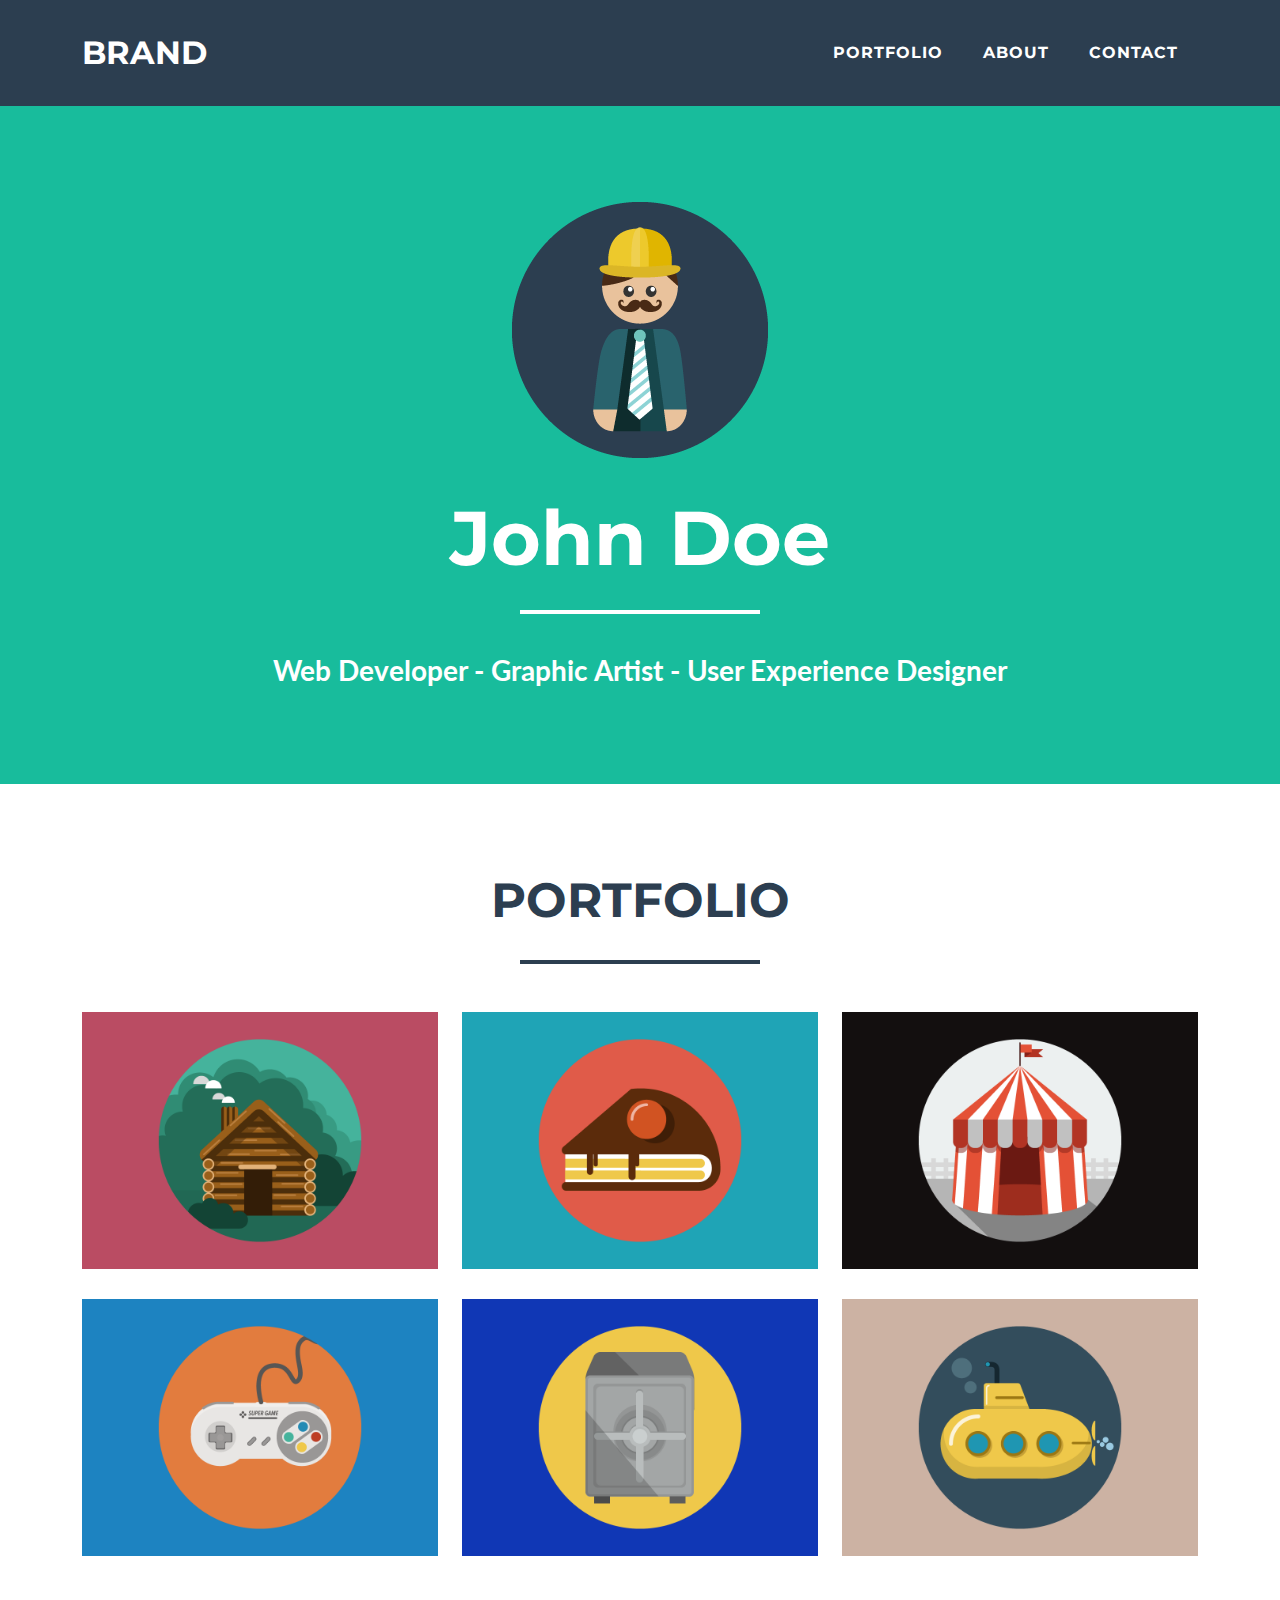
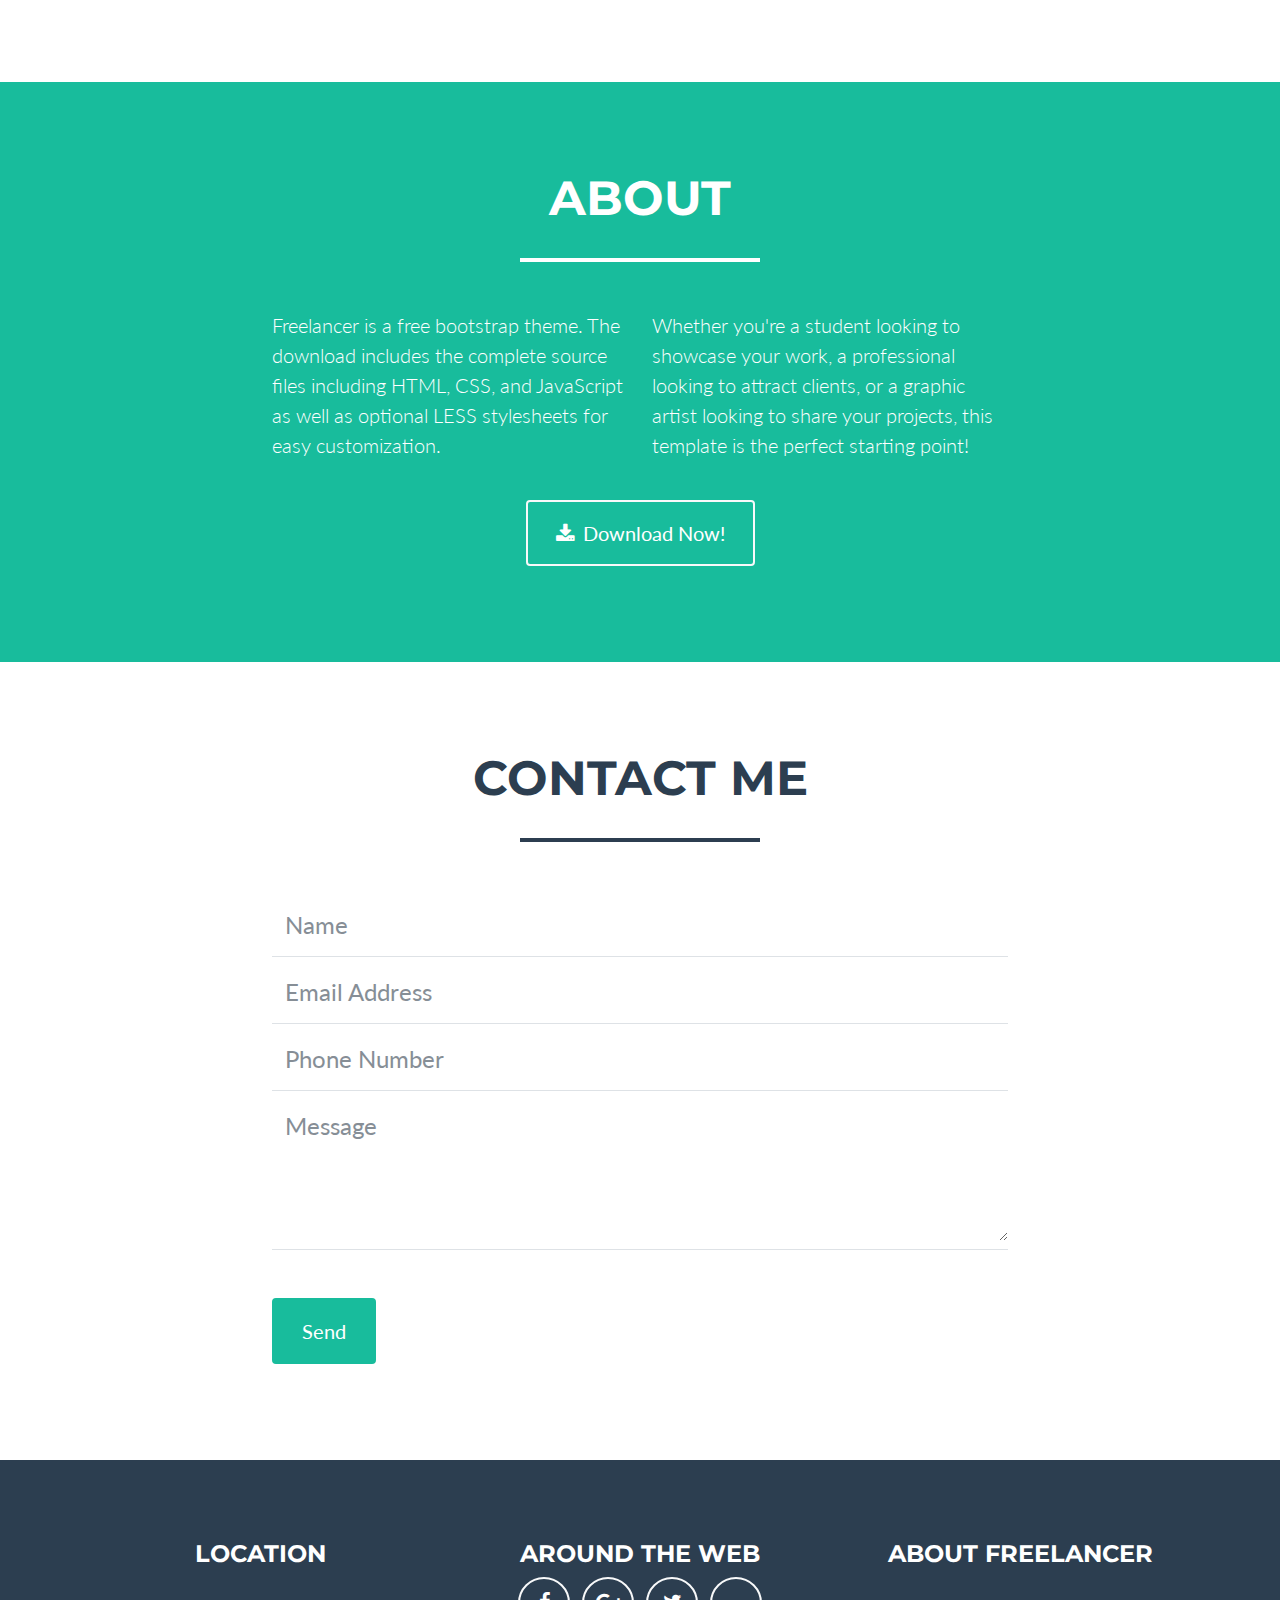
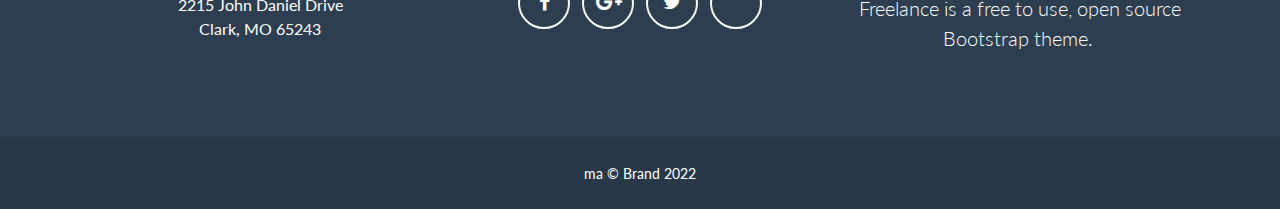
==== code/index.html @ 086ff049 "Firt Commits" ====
<!DOCTYPE html>
<html>
  <head>
    <meta charset="utf-8" />
    <meta
      name="viewport"
      content="width=device-width, initial-scale=1.0, shrink-to-fit=no"
    />
    <title>Itay Getahun</title>
    <link
      rel="stylesheet"
      href="assets/bootstrap/css/bootstrap.min.css?h=2b7a9840dc2c8db3ccf0bd72989d36ec"
    />
    <link
      rel="stylesheet"
      href="https://fonts.googleapis.com/css?family=Montserrat:400,700"
    />
    <link
      rel="stylesheet"
      href="https://fonts.googleapis.com/css?family=Lato:400,700,400italic,700italic"
    />
    <link
      rel="stylesheet"
      href="https://cdnjs.cloudflare.com/ajax/libs/font-awesome/4.7.0/css/font-awesome.min.css"
    />
  </head>

  <body
    id="page-top"
    data-bs-spy="scroll"
    data-bs-target="#mainNav"
    data-bs-offset="72"
  >
    <header class="text-center text-white bg-primary masthead">
      <div class="container">
        <img
          class="img-fluid d-block mx-auto mb-5"
          src="assets/img/profile.png?h=ca1ddcee1cb057489d44a94e63b7fbc4"
        />
        <h1>John Doe</h1>
        <hr class="star-light" />
        <h2 class="font-weight-light mb-0">
          Web Developer - Graphic Artist - User Experience Designer
        </h2>
      </div>
    </header>
    <section id="portfolio" class="portfolio">
      <div class="container">
        <h2 class="text-uppercase text-center text-secondary">Portfolio</h2>
        <hr class="star-dark mb-5" />
        <div class="row">
          <div class="col-md-6 col-lg-4">
            <a
              class="d-block mx-auto portfolio-item"
              href="#portfolio-modal-1"
              data-bs-toggle="modal"
            >
              <div
                class="d-flex portfolio-item-caption position-absolute h-100 w-100"
              >
                <div
                  class="text-center text-white my-auto portfolio-item-caption-content w-100"
                >
                  <i class="fa fa-search-plus fa-3x"></i>
                </div>
              </div>
              <img
                class="img-fluid"
                src="assets/img/portfolio/cabin.png?h=5bde47039f23de84a7748bee08793ac3"
              />
            </a>
          </div>
          <div class="col-md-6 col-lg-4">
            <a
              class="d-block mx-auto portfolio-item"
              href="#portfolio-modal-2"
              data-bs-toggle="modal"
            >
              <div
                class="d-flex portfolio-item-caption position-absolute h-100 w-100"
              >
                <div
                  class="text-center text-white my-auto portfolio-item-caption-content w-100"
                >
                  <i class="fa fa-search-plus fa-3x"></i>
                </div>
              </div>
              <img
                class="img-fluid"
                src="assets/img/portfolio/cake.png?h=4b5723e2b00006ef3a25df097c7187dd"
              />
            </a>
          </div>
          <div class="col-md-6 col-lg-4">
            <a
              class="d-block mx-auto portfolio-item"
              href="#portfolio-modal-3"
              data-bs-toggle="modal"
            >
              <div
                class="d-flex portfolio-item-caption position-absolute h-100 w-100"
              >
                <div
                  class="text-center text-white my-auto portfolio-item-caption-content w-100"
                >
                  <i class="fa fa-search-plus fa-3x"></i>
                </div>
              </div>
              <img
                class="img-fluid"
                src="assets/img/portfolio/circus.png?h=984b4ff719255fcbf2e01164905ebb90"
              />
            </a>
          </div>
          <div class="col-md-6 col-lg-4">
            <a
              class="d-block mx-auto portfolio-item"
              href="#portfolio-modal-4"
              data-bs-toggle="modal"
            >
              <div
                class="d-flex portfolio-item-caption position-absolute h-100 w-100"
              >
                <div
                  class="text-center text-white my-auto portfolio-item-caption-content w-100"
                >
                  <i class="fa fa-search-plus fa-3x"></i>
                </div>
              </div>
              <img
                class="img-fluid"
                src="assets/img/portfolio/game.png?h=b5df08ec517f8b9872be52e015333d8a"
              />
            </a>
          </div>
          <div class="col-md-6 col-lg-4">
            <a
              class="d-block mx-auto portfolio-item"
              href="#portfolio-modal-5"
              data-bs-toggle="modal"
            >
              <div
                class="d-flex portfolio-item-caption position-absolute h-100 w-100"
              >
                <div
                  class="text-center text-white my-auto portfolio-item-caption-content w-100"
                >
                  <i class="fa fa-search-plus fa-3x"></i>
                </div>
              </div>
              <img
                class="img-fluid"
                src="assets/img/portfolio/safe.png?h=77cbc82936acf11b03bd687ff795e835"
              />
            </a>
          </div>
          <div class="col-md-6 col-lg-4">
            <a
              class="d-block mx-auto portfolio-item"
              href="#portfolio-modal-6"
              data-bs-toggle="modal"
            >
              <div
                class="d-flex portfolio-item-caption position-absolute h-100 w-100"
              >
                <div
                  class="text-center text-white my-auto portfolio-item-caption-content w-100"
                >
                  <i class="fa fa-search-plus fa-3x"></i>
                </div>
              </div>
              <img
                class="img-fluid"
                src="assets/img/portfolio/submarine.png?h=71572e367539ee27f418326f2361bce2"
              />
            </a>
          </div>
        </div>
      </div>
    </section>
    <section class="text-white bg-primary mb-0" id="about">
      <div class="container">
        <h2 class="text-uppercase text-center text-white">About</h2>
        <hr class="star-light mb-5" />
        <div class="row">
          <div class="col-lg-4 ms-auto">
            <p class="lead">
              Freelancer is a free bootstrap theme. The download includes the
              complete source files including HTML, CSS, and JavaScript as well
              as optional LESS stylesheets for easy customization.
            </p>
          </div>
          <div class="col-lg-4 me-auto">
            <p class="lead">
              Whether you're a student looking to showcase your work, a
              professional looking to attract clients, or a graphic artist
              looking to share your projects, this template is the perfect
              starting point!
            </p>
          </div>
        </div>
        <div class="text-center mt-4">
          <a class="btn btn-outline-light btn-xl" role="button" href="#"
            ><i class="fa fa-download me-2"></i><span>Download Now!</span></a
          >
        </div>
      </div>
    </section>
    <section id="contact">
      <div class="container">
        <h2 class="text-uppercase text-center text-secondary mb-0">
          Contact Me
        </h2>
        <hr class="star-dark mb-5" />
        <div class="row">
          <div class="col-lg-8 mx-auto">
            <form id="contactForm" name="sentMessage" novalidate="novalidate">
              <div class="control-group">
                <div class="mb-0 form-floating controls pb-2">
                  <input
                    class="form-control"
                    type="text"
                    id="name"
                    required=""
                    placeholder="Name"
                  /><label class="form-label">Name</label
                  ><small class="form-text text-danger help-block"></small>
                </div>
              </div>
              <div class="control-group">
                <div class="mb-0 form-floating controls pb-2">
                  <input
                    class="form-control"
                    type="email"
                    id="email"
                    required=""
                    placeholder="Email Address"
                  /><label class="form-label">Email Address</label
                  ><small class="form-text text-danger help-block"></small>
                </div>
              </div>
              <div class="control-group">
                <div class="mb-0 form-floating controls pb-2">
                  <input
                    class="form-control"
                    type="tel"
                    id="phone"
                    required=""
                    placeholder="Phone Number"
                  /><label class="form-label">Phone Number</label
                  ><small class="form-text text-danger help-block"></small>
                </div>
              </div>
              <div class="control-group">
                <div class="mb-5 form-floating controls pb-2">
                  <textarea
                    class="form-control"
                    id="message"
                    required=""
                    placeholder="Message"
                    style="height: 150px"
                  ></textarea
                  ><label class="form-label">Message</label
                  ><small class="form-text text-danger help-block"></small>
                </div>
              </div>
              <div id="success"></div>
              <div>
                <button
                  class="btn btn-primary btn-xl"
                  id="sendMessageButton"
                  type="submit"
                >
                  Send
                </button>
              </div>
            </form>
          </div>
        </div>
      </div>
    </section>
    <footer class="text-center footer">
      <div class="container">
        <div class="row">
          <div class="col-md-4 mb-5 mb-lg-0">
            <h4 class="text-uppercase mb-4">Location</h4>
            <p>2215 John Daniel Drive<br />Clark, MO 65243</p>
          </div>
          <div class="col-md-4 mb-5 mb-lg-0">
            <h4 class="text-uppercase">Around the Web</h4>
            <ul class="list-inline">
              <li class="list-inline-item">
                <a
                  class="btn btn-outline-light text-center btn-social rounded-circle"
                  role="button"
                  href="#"
                  ><i class="fa fa-facebook fa-fw"></i
                ></a>
              </li>
              <li class="list-inline-item">
                <a
                  class="btn btn-outline-light text-center btn-social rounded-circle"
                  role="button"
                  href="#"
                  ><i class="fa fa-google-plus fa-fw"></i
                ></a>
              </li>
              <li class="list-inline-item">
                <a
                  class="btn btn-outline-light text-center btn-social rounded-circle"
                  role="button"
                  href="#"
                  ><i class="fa fa-twitter fa-fw"></i
                ></a>
              </li>
              <li class="list-inline-item">
                <a
                  class="btn btn-outline-light text-center btn-social rounded-circle"
                  role="button"
                  href="#"
                  ><i class="bi bi-instagram"></i
                ></a>
              </li>
            </ul>
          </div>
          <div class="col-md-4">
            <h4 class="text-uppercase mb-4">About Freelancer</h4>
            <p class="lead mb-0">
              <span
                >Freelance is a free to use, open source Bootstrap
                theme.&nbsp;</span
              >
            </p>
          </div>
        </div>
      </div>
    </footer>
    <div class="text-center text-white copyright py-4">
      <div class="container">
        <nav
          class="navbar navbar-light navbar-expand-lg fixed-top bg-secondary text-uppercase"
          id="mainNav"
        >
          <div class="container">
            <a class="navbar-brand" href="#page-top">Brand</a
            ><button
              data-bs-toggle="collapse"
              data-bs-target="#navbarResponsive"
              class="navbar-toggler text-white bg-primary navbar-toggler-right text-uppercase rounded"
              aria-controls="navbarResponsive"
              aria-expanded="false"
              aria-label="Toggle navigation"
            >
              <i class="fa fa-bars"></i>
            </button>
            <div class="collapse navbar-collapse" id="navbarResponsive">
              <ul class="navbar-nav ms-auto">
                <li class="nav-item mx-0 mx-lg-1">
                  <a
                    class="nav-link py-3 px-0 px-lg-3 rounded"
                    href="#portfolio"
                    >Portfolio</a
                  >
                </li>
                <li class="nav-item mx-0 mx-lg-1">
                  <a class="nav-link py-3 px-0 px-lg-3 rounded" href="#about"
                    >About</a
                  >
                </li>
                <li class="nav-item mx-0 mx-lg-1">
                  <a class="nav-link py-3 px-0 px-lg-3 rounded" href="#contact"
                    >Contact</a
                  >
                </li>
              </ul>
            </div>
          </div>
        </nav>
        <small>ma ©&nbsp;Brand 2022</small>
      </div>
    </div>
    <div class="d-lg-none scroll-to-top position-fixed rounded">
      <a class="text-center d-block rounded text-white" href="#page-top"
        ><i class="fa fa-chevron-up"></i
      ></a>
    </div>
    <div
      class="modal text-center"
      role="dialog"
      tabindex="-1"
      id="portfolio-modal-1"
    >
      <div class="modal-dialog modal-lg" role="document">
        <div class="modal-content">
          <div class="modal-header">
            <button
              type="button"
              class="btn-close"
              data-bs-dismiss="modal"
              aria-label="Close"
            ></button>
          </div>
          <div class="modal-body">
            <div class="container text-center">
              <div class="row">
                <div class="col-lg-8 mx-auto">
                  <h2 class="text-uppercase text-secondary mb-0">
                    Project Name
                  </h2>
                  <hr class="star-dark mb-5" />
                  <img
                    class="img-fluid mb-5"
                    src="assets/img/portfolio/cabin.png?h=5bde47039f23de84a7748bee08793ac3"
                  />
                  <p class="mb-5">
                    Lorem ipsum dolor sit amet, consectetur adipisicing elit.
                    Mollitia neque assumenda ipsam nihil, molestias magnam,
                    recusandae quos quis inventore quisquam velit asperiores,
                    vitae? Reprehenderit soluta, eos quod consequuntur itaque.
                    Nam.
                  </p>
                </div>
              </div>
            </div>
          </div>
          <div class="modal-footer pb-5">
            <a
              class="btn btn-primary btn-lg mx-auto rounded-pill portfolio-modal-dismiss"
              role="button"
              data-bs-dismiss="modal"
              ><i class="fa fa-close"></i>&nbsp;Close Project</a
            >
          </div>
        </div>
      </div>
    </div>
    <div
      class="modal text-center"
      role="dialog"
      tabindex="-1"
      id="portfolio-modal-2"
    >
      <div class="modal-dialog modal-lg" role="document">
        <div class="modal-content">
          <div class="modal-header">
            <button
              type="button"
              class="btn-close"
              data-bs-dismiss="modal"
              aria-label="Close"
            ></button>
          </div>
          <div class="modal-body">
            <div class="container text-center">
              <div class="row">
                <div class="col-lg-8 mx-auto">
                  <h2 class="text-uppercase text-secondary mb-0">
                    Project Name
                  </h2>
                  <hr class="star-dark mb-5" />
                  <img
                    class="img-fluid mb-5"
                    src="assets/img/portfolio/cake.png?h=4b5723e2b00006ef3a25df097c7187dd"
                  />
                  <p class="mb-5">
                    Lorem ipsum dolor sit amet, consectetur adipisicing elit.
                    Mollitia neque assumenda ipsam nihil, molestias magnam,
                    recusandae quos quis inventore quisquam velit asperiores,
                    vitae? Reprehenderit soluta, eos quod consequuntur itaque.
                    Nam.
                  </p>
                </div>
              </div>
            </div>
          </div>
          <div class="modal-footer pb-5">
            <a
              class="btn btn-primary btn-lg mx-auto rounded-pill portfolio-modal-dismiss"
              role="button"
              data-bs-dismiss="modal"
              ><i class="fa fa-close"></i>&nbsp;Close Project</a
            >
          </div>
        </div>
      </div>
    </div>
    <div
      class="modal text-center"
      role="dialog"
      tabindex="-1"
      id="portfolio-modal-3"
    >
      <div class="modal-dialog modal-lg" role="document">
        <div class="modal-content">
          <div class="modal-header">
            <button
              type="button"
              class="btn-close"
              data-bs-dismiss="modal"
              aria-label="Close"
            ></button>
          </div>
          <div class="modal-body">
            <div class="container text-center">
              <div class="row">
                <div class="col-lg-8 mx-auto">
                  <h2 class="text-uppercase text-secondary mb-0">
                    Project Name
                  </h2>
                  <hr class="star-dark mb-5" />
                  <img
                    class="img-fluid mb-5"
                    src="assets/img/portfolio/circus.png?h=984b4ff719255fcbf2e01164905ebb90"
                  />
                  <p class="mb-5">
                    Lorem ipsum dolor sit amet, consectetur adipisicing elit.
                    Mollitia neque assumenda ipsam nihil, molestias magnam,
                    recusandae quos quis inventore quisquam velit asperiores,
                    vitae? Reprehenderit soluta, eos quod consequuntur itaque.
                    Nam.
                  </p>
                </div>
              </div>
            </div>
          </div>
          <div class="modal-footer pb-5">
            <a
              class="btn btn-primary btn-lg mx-auto rounded-pill portfolio-modal-dismiss"
              role="button"
              data-bs-dismiss="modal"
              ><i class="fa fa-close"></i>&nbsp;Close Project</a
            >
          </div>
        </div>
      </div>
    </div>
    <div
      class="modal text-center"
      role="dialog"
      tabindex="-1"
      id="portfolio-modal-4"
    >
      <div class="modal-dialog modal-lg" role="document">
        <div class="modal-content">
          <div class="modal-header">
            <button
              type="button"
              class="btn-close"
              data-bs-dismiss="modal"
              aria-label="Close"
            ></button>
          </div>
          <div class="modal-body">
            <div class="container text-center">
              <div class="row">
                <div class="col-lg-8 mx-auto">
                  <h2 class="text-uppercase text-secondary mb-0">
                    Project Name
                  </h2>
                  <hr class="star-dark mb-5" />
                  <img
                    class="img-fluid mb-5"
                    src="assets/img/portfolio/game.png?h=b5df08ec517f8b9872be52e015333d8a"
                  />
                  <p class="mb-5">
                    Lorem ipsum dolor sit amet, consectetur adipisicing elit.
                    Mollitia neque assumenda ipsam nihil, molestias magnam,
                    recusandae quos quis inventore quisquam velit asperiores,
                    vitae? Reprehenderit soluta, eos quod consequuntur itaque.
                    Nam.
                  </p>
                </div>
              </div>
            </div>
          </div>
          <div class="modal-footer pb-5">
            <a
              class="btn btn-primary btn-lg mx-auto rounded-pill portfolio-modal-dismiss"
              role="button"
              data-bs-dismiss="modal"
              ><i class="fa fa-close"></i>&nbsp;Close Project</a
            >
          </div>
        </div>
      </div>
    </div>
    <div
      class="modal text-center"
      role="dialog"
      tabindex="-1"
      id="portfolio-modal-5"
    >
      <div class="modal-dialog modal-lg" role="document">
        <div class="modal-content">
          <div class="modal-header">
            <button
              type="button"
              class="btn-close"
              data-bs-dismiss="modal"
              aria-label="Close"
            ></button>
          </div>
          <div class="modal-body">
            <div class="container text-center">
              <div class="row">
                <div class="col-lg-8 mx-auto">
                  <h2 class="text-uppercase text-secondary mb-0">
                    Project Name
                  </h2>
                  <hr class="star-dark mb-5" />
                  <img
                    class="img-fluid mb-5"
                    src="assets/img/portfolio/safe.png?h=77cbc82936acf11b03bd687ff795e835"
                  />
                  <p class="mb-5">
                    Lorem ipsum dolor sit amet, consectetur adipisicing elit.
                    Mollitia neque assumenda ipsam nihil, molestias magnam,
                    recusandae quos quis inventore quisquam velit asperiores,
                    vitae? Reprehenderit soluta, eos quod consequuntur itaque.
                    Nam.
                  </p>
                </div>
              </div>
            </div>
          </div>
          <div class="modal-footer pb-5">
            <a
              class="btn btn-primary btn-lg mx-auto rounded-pill portfolio-modal-dismiss"
              role="button"
              data-bs-dismiss="modal"
              ><i class="fa fa-close"></i>&nbsp;Close Project</a
            >
          </div>
        </div>
      </div>
    </div>
    <div
      class="modal text-center"
      role="dialog"
      tabindex="-1"
      id="portfolio-modal-6"
    >
      <div class="modal-dialog modal-lg" role="document">
        <div class="modal-content">
          <div class="modal-header">
            <button
              type="button"
              class="btn-close"
              data-bs-dismiss="modal"
              aria-label="Close"
            ></button>
          </div>
          <div class="modal-body">
            <div class="container text-center">
              <div class="row">
                <div class="col-lg-8 mx-auto">
                  <h2 class="text-uppercase text-secondary mb-0">
                    Project Name
                  </h2>
                  <hr class="star-dark mb-5" />
                  <img
                    class="img-fluid mb-5"
                    src="assets/img/portfolio/submarine.png?h=71572e367539ee27f418326f2361bce2"
                  />
                  <p class="mb-5">
                    Lorem ipsum dolor sit amet, consectetur adipisicing elit.
                    Mollitia neque assumenda ipsam nihil, molestias magnam,
                    recusandae quos quis inventore quisquam velit asperiores,
                    vitae? Reprehenderit soluta, eos quod consequuntur itaque.
                    Nam.
                  </p>
                </div>
              </div>
            </div>
          </div>
          <div class="modal-footer pb-5">
            <a
              class="btn btn-primary btn-lg mx-auto rounded-pill portfolio-modal-dismiss"
              role="button"
              data-bs-dismiss="modal"
              ><i class="fa fa-close"></i>&nbsp;Close Project</a
            >
          </div>
        </div>
      </div>
    </div>
    <script src="https://cdn.jsdelivr.net/npm/bootstrap@5.1.3/dist/js/bootstrap.bundle.min.js"></script>
    <script src="assets/js/script.min.js?h=33588ed143bc098cbcf279ea5d7aa7b8"></script>
  </body>
</html>
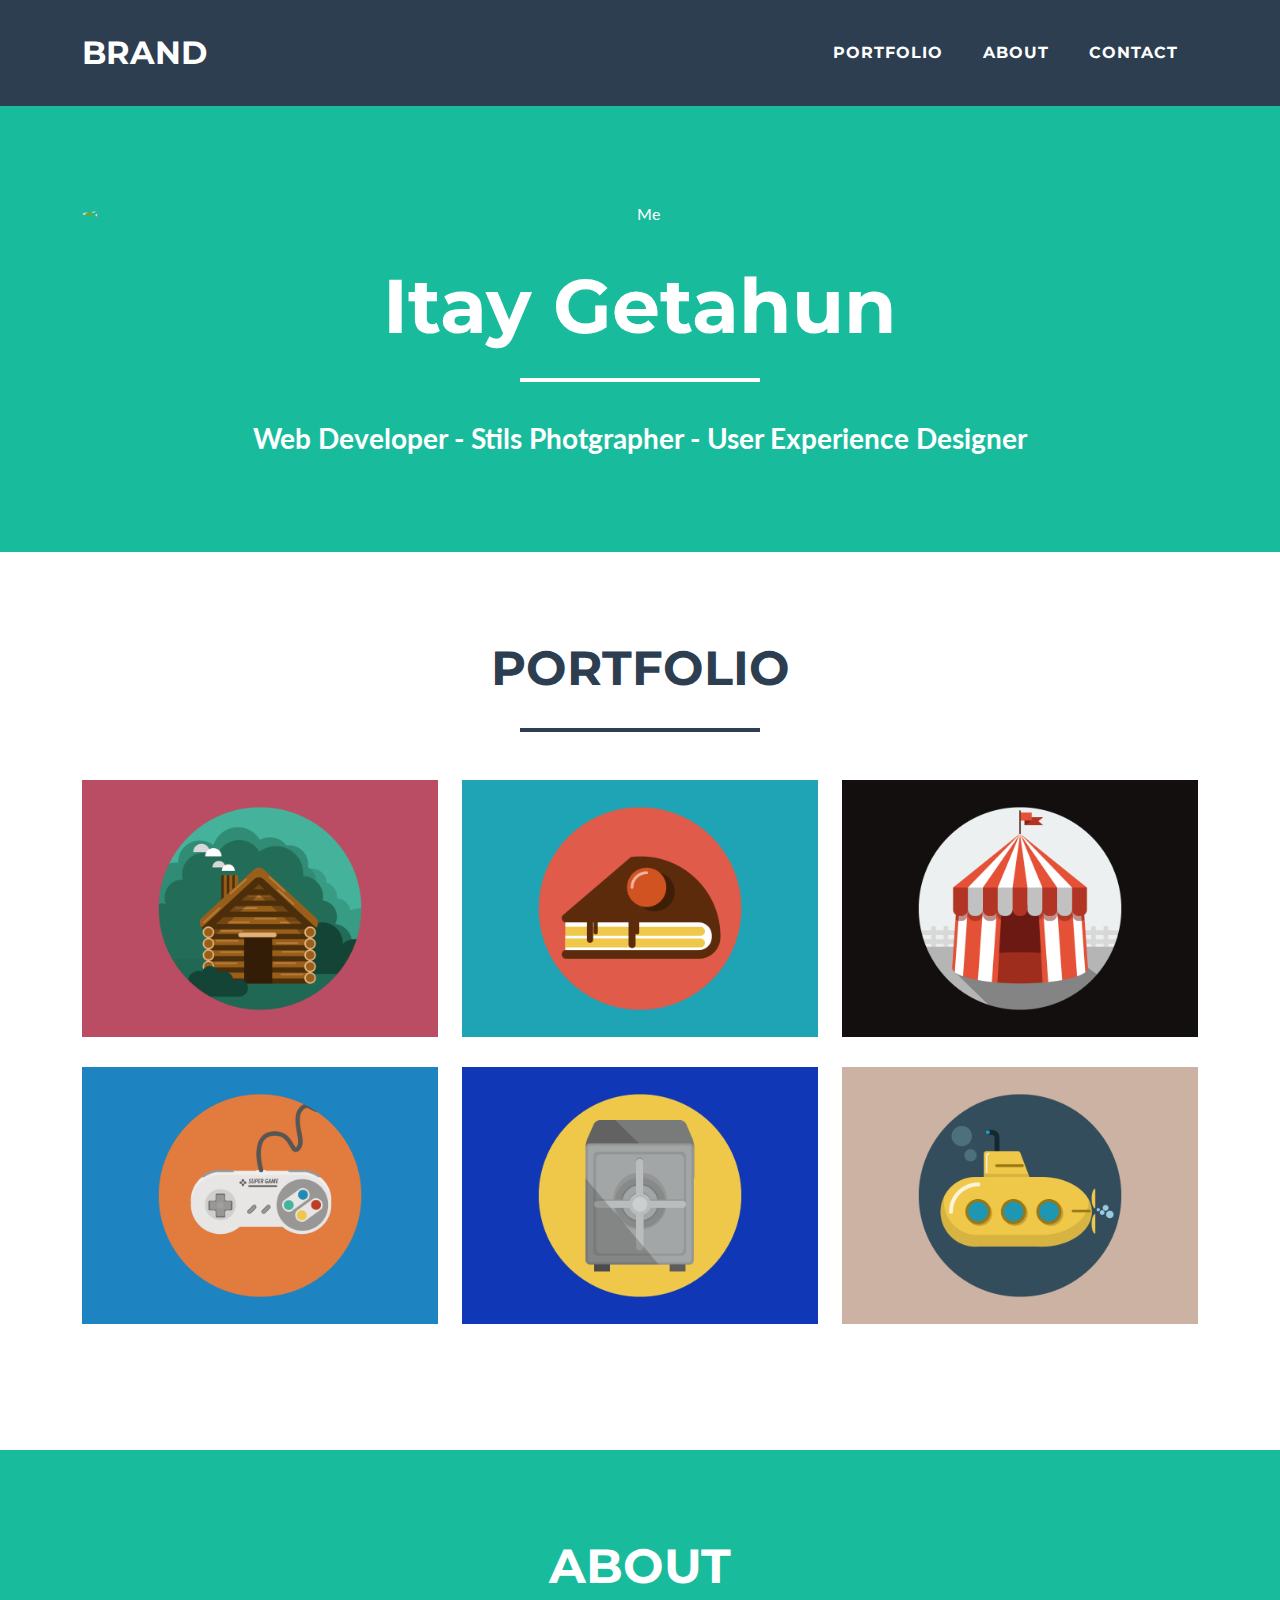
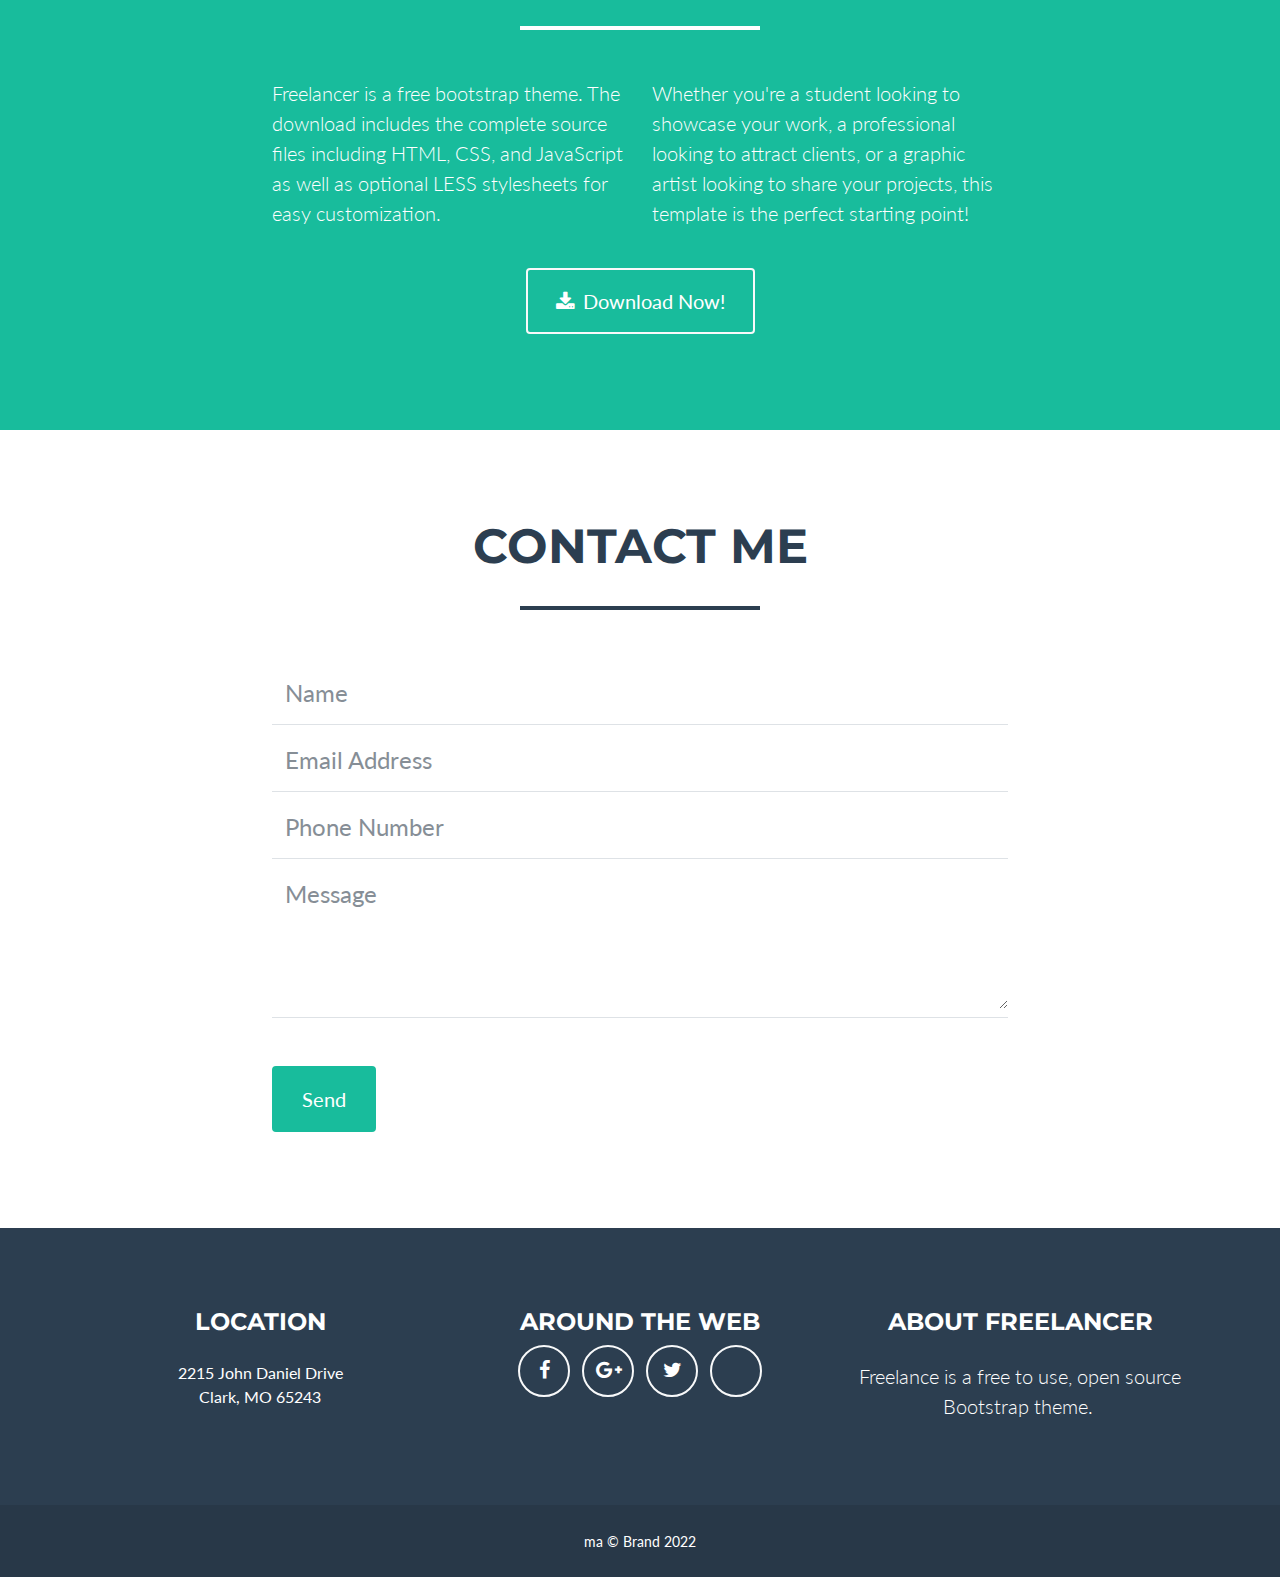
==== commit d5ff27fb: "New Repo" ====
--- a/code/index.html
+++ b/code/index.html
@@ -34,13 +34,14 @@
     <header class="text-center text-white bg-primary masthead">
       <div class="container">
         <img
-          class="img-fluid d-block mx-auto mb-5"
-          src="assets/img/profile.png?h=ca1ddcee1cb057489d44a94e63b7fbc4"
+          class="img-fluid d-block mx-auto mb-5 rounded-circle"
+          src="assets\img\profile.jpg"
+          alt="Me"
         />
-        <h1>John Doe</h1>
+        <h1>Itay Getahun</h1>
         <hr class="star-light" />
         <h2 class="font-weight-light mb-0">
-          Web Developer - Graphic Artist - User Experience Designer
+          Web Developer - Stils Photgrapher - User Experience Designer
         </h2>
       </div>
     </header>
